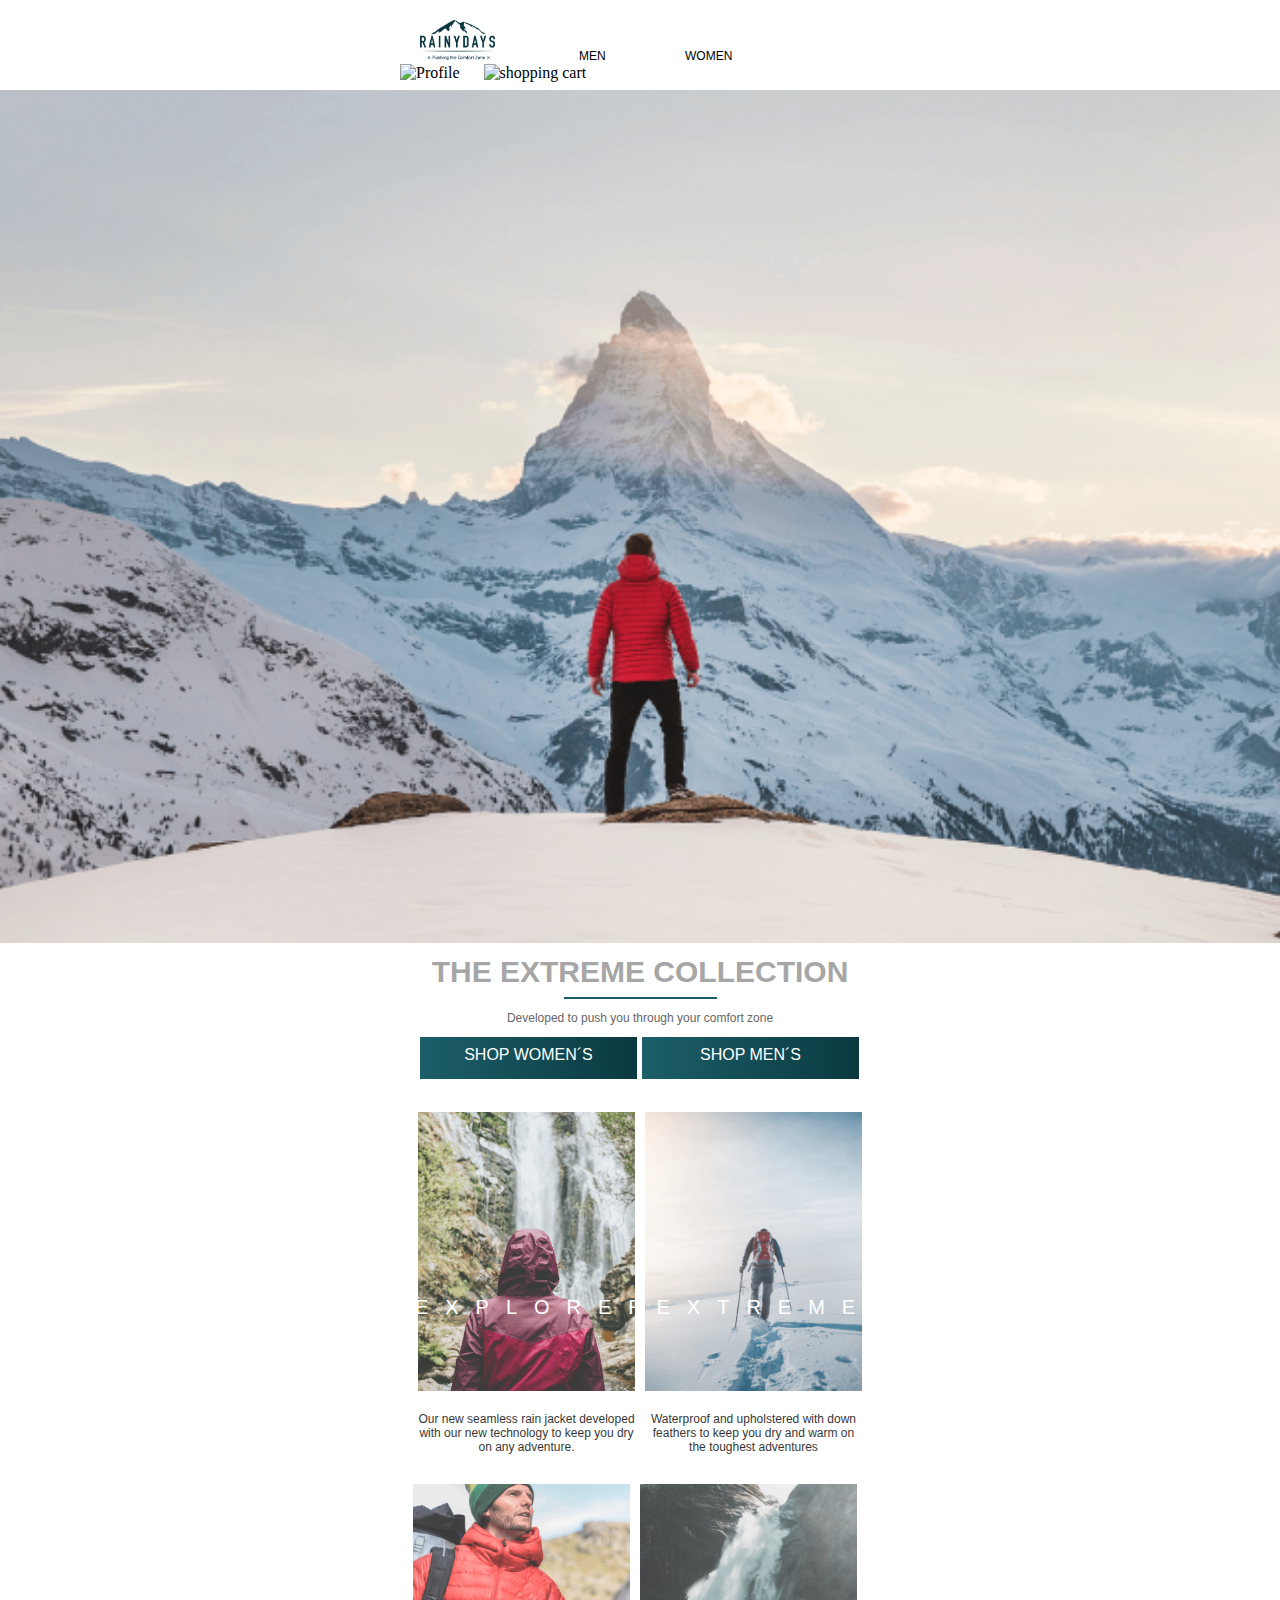
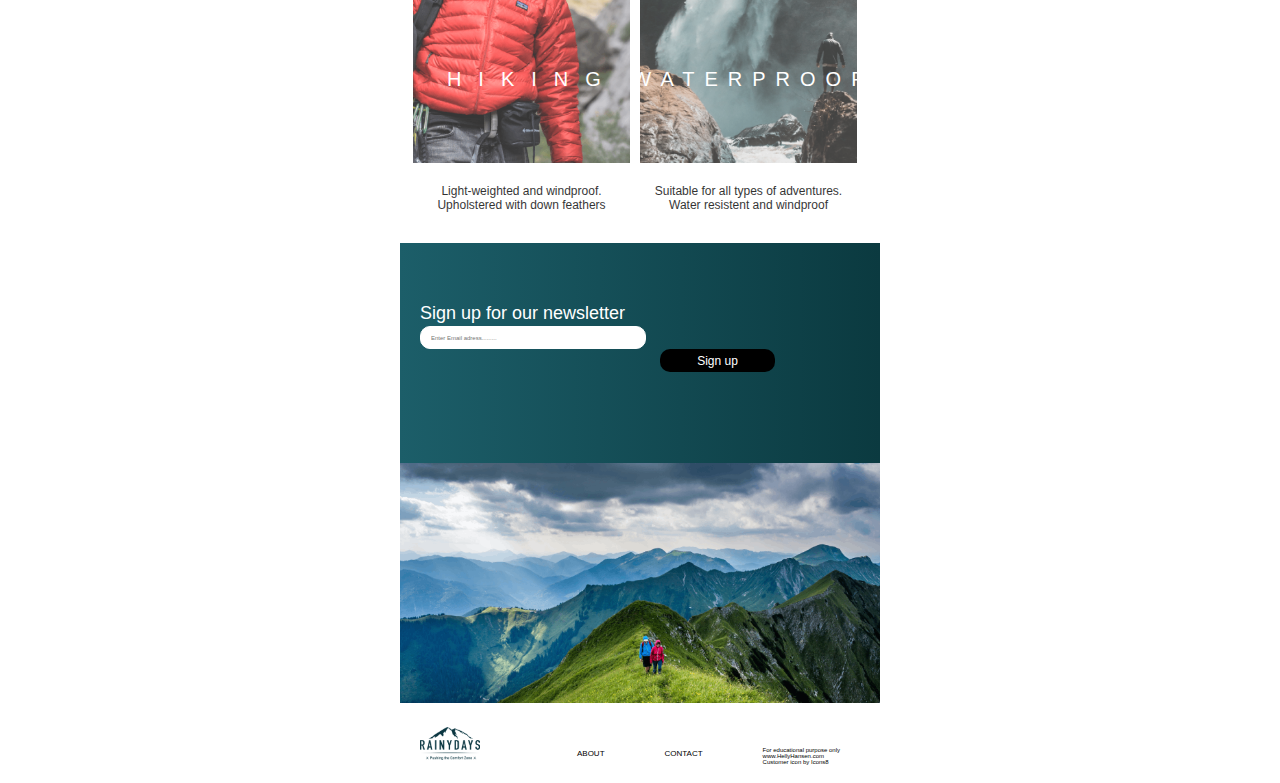
==== index.html @ 12cbf284 "added" ====
<!DOCTYPE html>
<html lang="en">
  <head>
    <meta charset="UTF-8" />
    <meta http-equiv="X-UA-Compatible" content="IE=edge" />
    <meta name="viewport" content="width=device-width, initial-scale=1.0" />
    <link rel="stylesheet" href="/css/style.css" />
    <script
      src="https://kit.fontawesome.com/4e24315746.js"
      crossorigin="anonymous"
    ></script>
    <title>Rainy days | Skiing, Hiking and Performance Jackets</title>
  </head>
  <body>
    <header>
      <div class="inner">
        <nav>
          <img class="logo" src="/img/RainyDays_Logo.png" alt="logo" />
          <ul class="shop">
            <li class="shop"><a href="#">MEN</a></li>
            <li class="shop"><a href="#">WOMEN</a></li>
          </ul>
          <a href="#"><img class="icon" src="https://img.icons8.com/small/16/000000/gender-neutral-user.png" alt="Profile"/></a>
          <a href="#"><img class="icon" src="https://img.icons8.com/small/16/000000/shopping-cart.png" alt="shopping cart"/></a>
        </nav>
      </div>
    </header>
    <main>
      <section>
        <img
          class="herobanner"
          src="/img/herobanner.png"
          alt="man on top of mountain"
        />
        <div class="inner">
            <h1 class="headline">THE EXTREME COLLECTION</h1>
            <hr class="line" />
            <p class="subline">
              Developed to push you through your comfort zone
            </p>
            <div class="shopbuttons">
              <div class="buttonwomens">SHOP WOMEN´S</div>
              <div class="buttonmens">SHOP MEN´S</div>
            </div>
          </div>
      </section>
      <section>
        <div class="inner">
            <div class="flex-container">
                <div class="flex-item">
                  <div class="text">EXPLORER</div>
                  <div>
                    <p class="subtext">
                      Our new seamless rain jacket developed with our new technology
                      to keep you dry on any adventure.
                    </p>
                  </div>
                </div>
                <div class="flex-item2">
                  <div class="text">EXTREME</div>
                  <div>
                    <p class="subtext">
                      Waterproof and upholstered with down feathers to keep you dry
                      and warm on the toughest adventures
                    </p>
                  </div>
                </div>
              </div>
            </div>
            </section>
      <section>
        <div class="flex-container2">
          <div class="flex-item3">
            <div class="text">HIKING</div>
            <div>
              <p class="subtext">
                Light-weighted and windproof. Upholstered with down feathers
              </p>
            </div>
          </div>
          <div class="flex-item4">
            <div class="text2">WATERPROOF</div>
            <div>
              <p class="subtext">
                Suitable for all types of adventures. Water resistent and
                windproof
              </p>
            </div>
          </div>
        </div>
      </section>
      <div class="inner">
        <section class="newsletter">
            <form>
              <div class="emailbox">
                <label for="emailadress">Sign up for our newsletter</label><br />
                <input
                  class="emailtext"
                  id="emailadress"
                  type="email"
                  size="27"
                  maxlength="64"
                  placeholder="Enter Email adress........."
                  pattern=".+@example.com"
                />
              </div>
              <div>
                <input class="submit" type="submit" value="Sign up" />
              </div>
            </form>
          </section>
      </div>
      <div class="inner">
        <img class="advert" src="/img/add.png" alt="" />
      </div>
    </main>
    <div class="inner">
        <footer class="footer"> 
            <img class="logo2" src="/img/logo.png" alt="logo" />
            <div class="footerinfo">
              <a class="footertext" href="/about.html">ABOUT</a>
              <a class="footertext" href="/contact.html">CONTACT</a>
              <p class="footertext1">
                For educational purpose only <br />www.HellyHansen.com <br/>
                <a href="https://icons8.com/icon/51782/customer">Customer icon by Icons8</a>
              </p>
          </div>
        </footer>
    </div>
  </body>
</html>
---- css/style.css ----
@font-face {
  font-family: "Robot Condensed";
  src: url(/fonts/Roboto_Condensed/RobotoCondensed-Bold.ttf) format(ttf);
}

@font-face {
  font-family: "Hind Guntur";
  src: url(/fonts/Hind_Guntur/HindGuntur-Regular.ttf) format(ttf);
}
@font-face {
  font-family: "Mulish";
  src: url(/fonts/Mulish/Mulish-VariableFont_wght.ttf) format(ttf);
}

body {
  background-color: #ffff;
  width: 100%;
  margin: 0px;
}

h1 {
  font-family: "Roboto Condensed", sans-serif;
  font-style: bold;
  font-size: 30px;
}


a:link {
    color: black;
    text-decoration: none;
  }
  
  a:visited {
    color: #0b3a40;
  }

.inner {
  width: 480px;
  margin: 0% auto;
}

.logo {
  width: 75px;
  height: 40px;
  padding-bottom: 0px;
  padding-left: 20px;
  padding-top: 20px;
}

.shop {
  display: inline;
  list-style-type: none;
  padding-bottom: 12px;
  padding-left: 40px;
  padding-right: 36px;
  font-family: "Hind Guntur", sans-serif;
  font-size: 12px;
}

.icon {
    padding-right: 20px;
}

.herobanner {
  width: 100%;
  margin-top: 8px;
}

.headline {
  text-align: center;
  margin-top: 8px;
  margin-bottom: 8px;
  color: #a6a6a6;
}

.line {
  border: 1px solid #1c5e69;
  width: 151px;
}

.subline {
  font-family: "Hind Guntur", sans-serif;
  font-size: 12px;
  color: #666666;
  text-align: center;
}
.shopbuttons {
    display: flex;
}

.buttonwomens {
  width: 217px;
  height: 33px;
  background-image: linear-gradient(to right, #1c5e69, #0b3a40);
  font-family: "Hind Guntur", sans-serif;
  font-weight: lighter;
  color: #ffff;
  text-align: center;
  padding-top: 9px;
  margin-right: 5px;
  margin-left: 20px;
}
.buttonmens {
  width: 217px;
  height: 33px;
  font-weight: lighter;
  background-image: linear-gradient(to right, #1c5e69, #0b3a40);
  font-family: "Hind Guntur", sans-serif;
  color: #ffff;
  text-align: center;
  padding-top: 9px;
}

.flex-container {
  display: flex;
  justify-content: center;
}

.flex-item {
  background-image: url(/img/product1.png);
  background-size: cover;
  background-position: 45% 60%;
  width: 217px;
  height: 279px;
  position: relative;
  opacity: 0.8;
  margin-top: 33px;
  margin-right: 10px;
}

.text {
  color: #ffff;
  font-family: "Hind Guntur", sans-serif;
  font-size: 20px;
  font-weight: lighter;
  letter-spacing: 17px;
  position: absolute;
  top: 70%;
  left: 55%;
  transform: translate(-50%, -50%);
}

.subtext {
  width: 217px;
  font-family: "Mulish", sans-serif;
  font-size: 12px;
  text-align: center;
  margin-top: 300px;
  
}

.flex-item2 {
  background-image: url(/img/product2.png);
  background-size: cover;
  width: 217px;
  height: 279px;
  position: relative;
  opacity: 0.8;
  margin-top: 33px;
}

.flex-container2 {
  display: flex;
  justify-content: center;
  margin-top: 60px;
}

.flex-item3 {
    background-image: url(/img/product3.png);
    background-size: cover;
    background-position: 45% 60%;
    width: 217px;
    height: 279px;
    position: relative;
    opacity: 0.8;
    margin-top: 33px;
    margin-right: 10px;
}

.flex-item4 {
    background-image: url(/img/product4.png);
    background-size: cover;
    background-position: 45% 60%;
    width: 217px;
    height: 279px;
    position: relative;
    opacity: 0.8;
    margin-top: 33px;
    margin-right: 10px;
}

.text2 {
  color: #ffff;
  font-family: "Hind Guntur", sans-serif;
  font-size: 20px;
  letter-spacing: 10px;
  position: absolute;
  top: 70%;
  left: 52%;
  transform: translate(-50%, -50%);
}

.newsletter {
  background-image: linear-gradient(to right, #1c5e69, #0b3a40);
  width: 480px;
  height: 170px;
  margin-top: 80px;
  padding-top: 50px;
}

.emailbox {
  font-family: "Hind Guntur", sans-serif;
  font-style: normal;
  font-size: 18px;
  color: white;
  margin-left: 20px;
  padding-top: 10px;
}

.emailtext {
  border-radius: 10px;
  box-sizing: border-box;
  border: 1px solid #ffff;
  font-family: "Mulish", sans-serif;
  font-size: 6px;
  width: 226px;
  height: 23px;
  padding-left: 10px;
}

.submit {
  border-radius: 10px;
  background-color: #000;
  box-sizing: border-box;
  font-family: "Mulish", sans-serif;
  font-weight: lighter;
  font-size: 12px;
  color: #ffff;
  width: 115px;
  height: 23px;
  border: none;
  margin-left: 260px;
}

.advert {
  width: 100%;
}

.footer {
  width: 480px;
  height: 56px;
  margin-top: 20px;
}

.logo2 {
  width: 60px;
  margin-left: 20px;
  margin-right: 64px;
}

.footerinfo {
  display: flex;
  float: right;
}

.footertext {
  font-family: "Hind_Guntur", sans-serif;
  font-size: 8px;
  margin-right: 60px;
  margin-top: 22px;
}

.footertext1 {
  font-family: "Hind_Guntur", sans-serif;
  font-size: 6px;
  margin-right: 40px;
  margin-top: 20px;

}
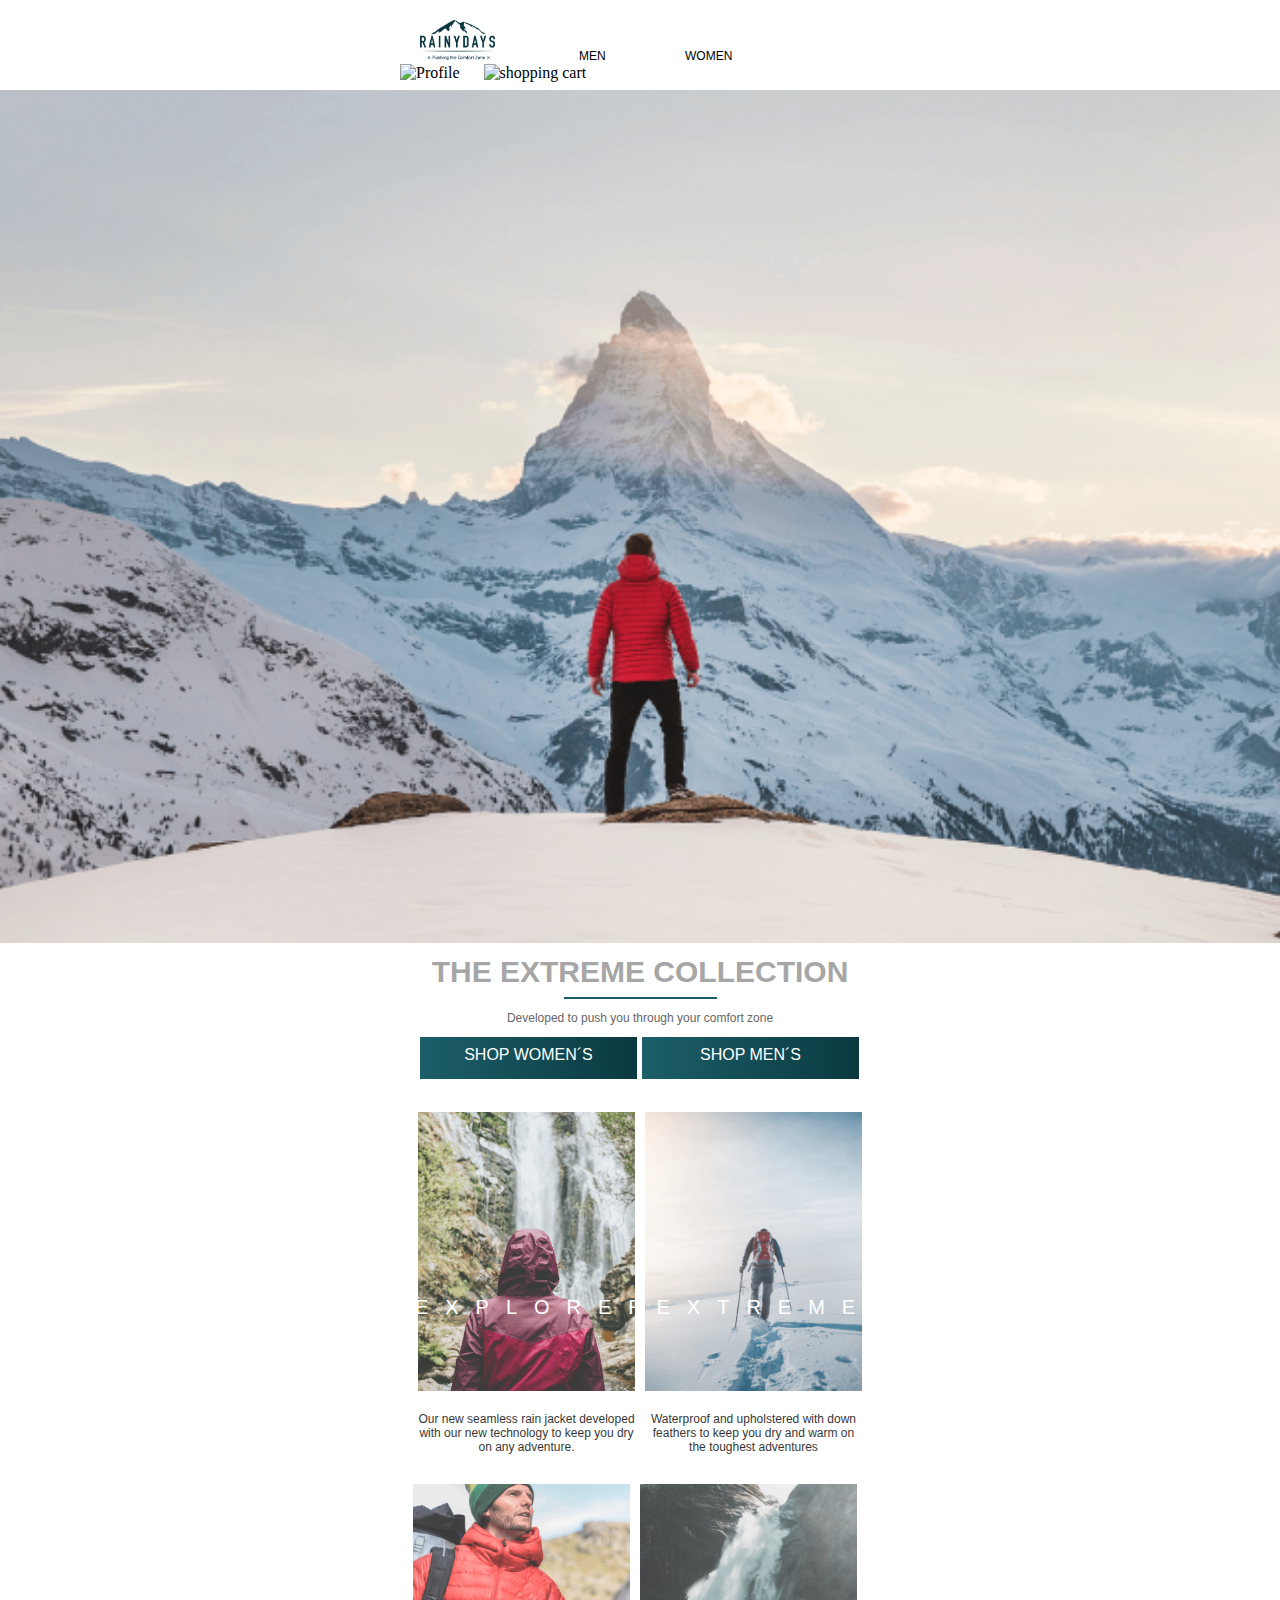
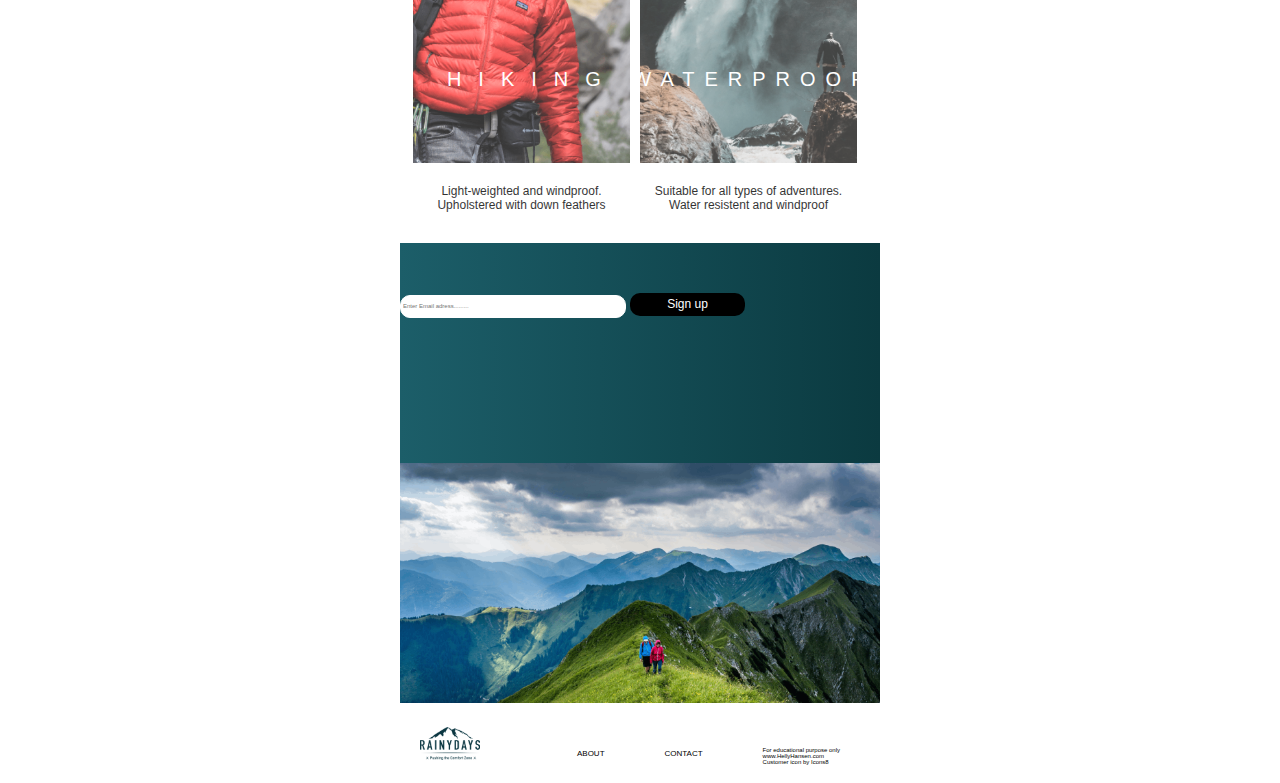
==== commit e10a0fc6: "added" ====
--- a/index.html
+++ b/index.html
@@ -91,9 +91,7 @@
       </section>
       <div class="inner">
         <section class="newsletter">
-            <form>
-              <div class="emailbox">
-                <label for="emailadress">Sign up for our newsletter</label><br />
+            <form class="emailbox"> 
                 <input
                   class="emailtext"
                   id="emailadress"
@@ -103,10 +101,10 @@
                   placeholder="Enter Email adress........."
                   pattern=".+@example.com"
                 />
-              </div>
-              <div>
-                <input class="submit" type="submit" value="Sign up" />
-              </div>
+                <input 
+                class="submit" 
+                type="submit" 
+                value="Sign up"/>
             </form>
           </section>
       </div>
--- a/css/style.css
+++ b/css/style.css
@@ -208,14 +208,7 @@
   padding-top: 50px;
 }
 
-.emailbox {
-  font-family: "Hind Guntur", sans-serif;
-  font-style: normal;
-  font-size: 18px;
-  color: white;
-  margin-left: 20px;
-  padding-top: 10px;
-}
+
 
 .emailtext {
   border-radius: 10px;
@@ -225,7 +218,6 @@
   font-size: 6px;
   width: 226px;
   height: 23px;
-  padding-left: 10px;
 }
 
 .submit {
@@ -239,7 +231,6 @@
   width: 115px;
   height: 23px;
   border: none;
-  margin-left: 260px;
 }
 
 .advert {
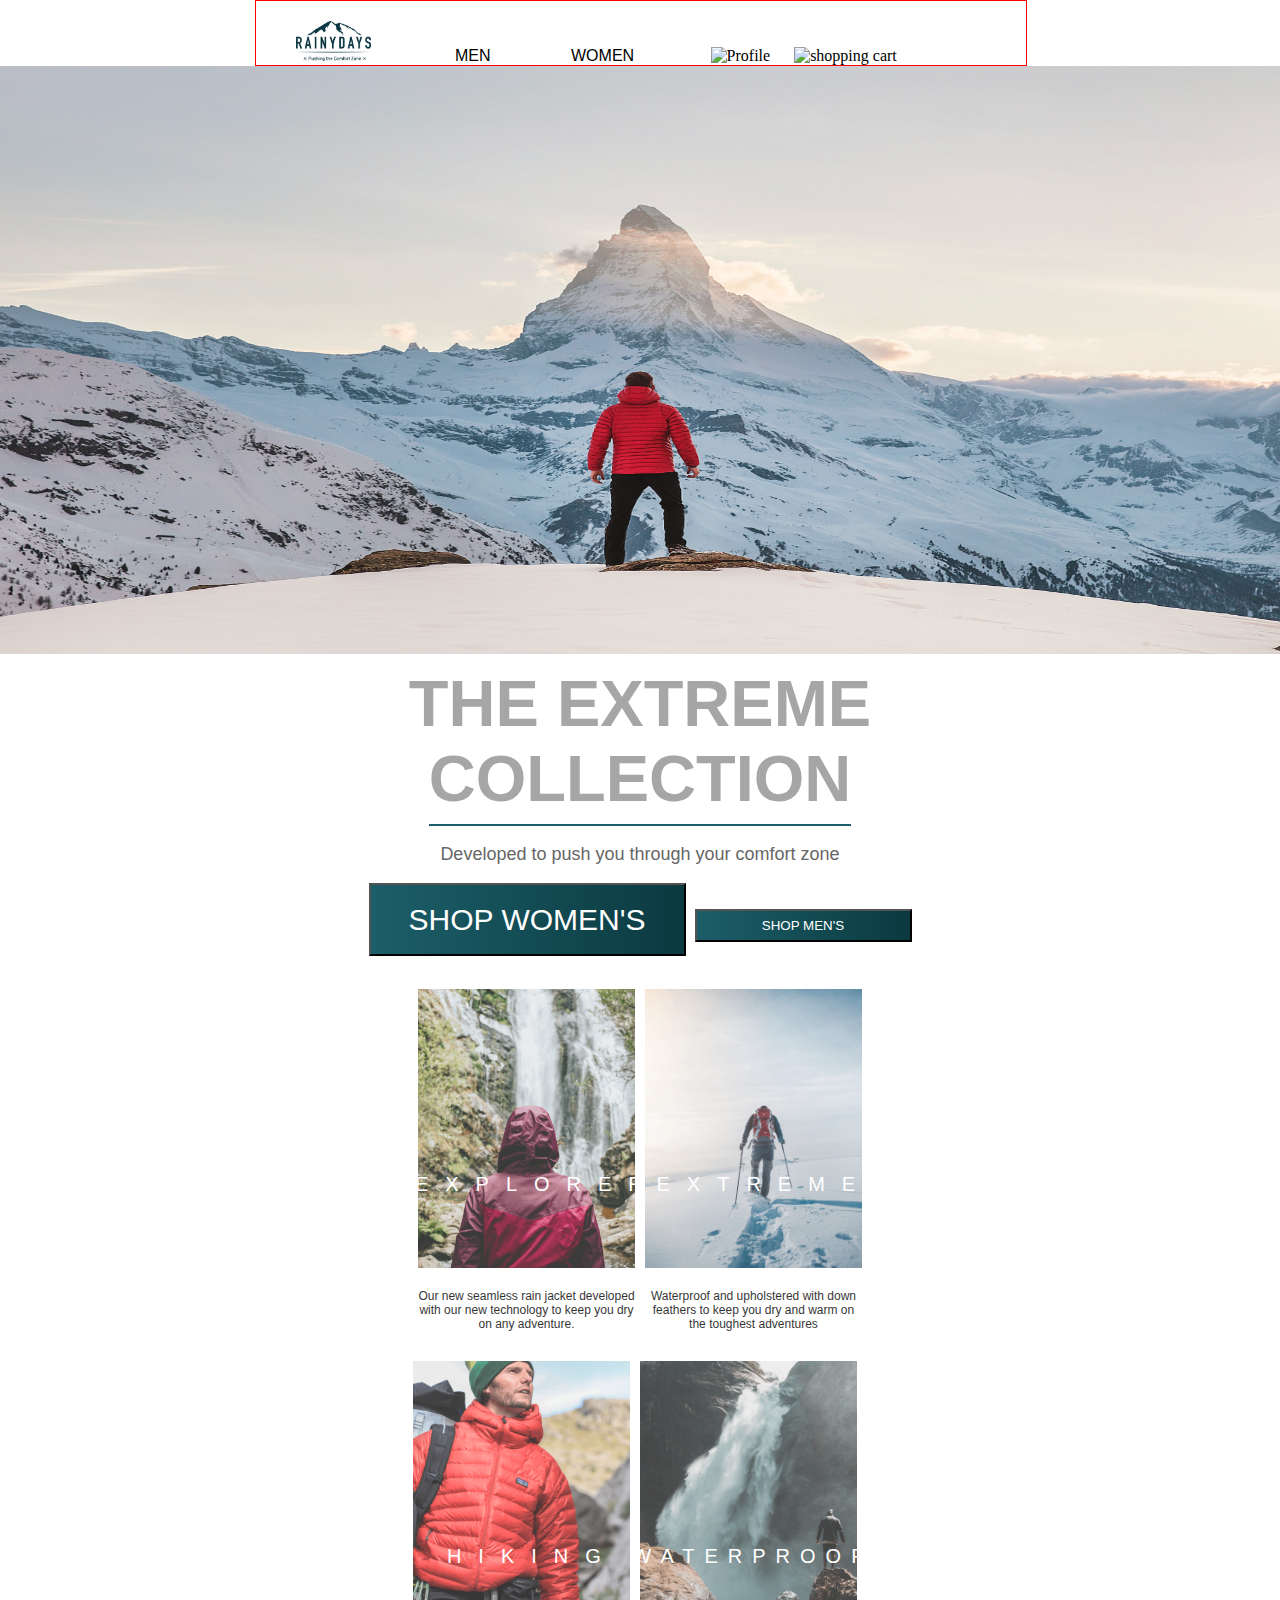
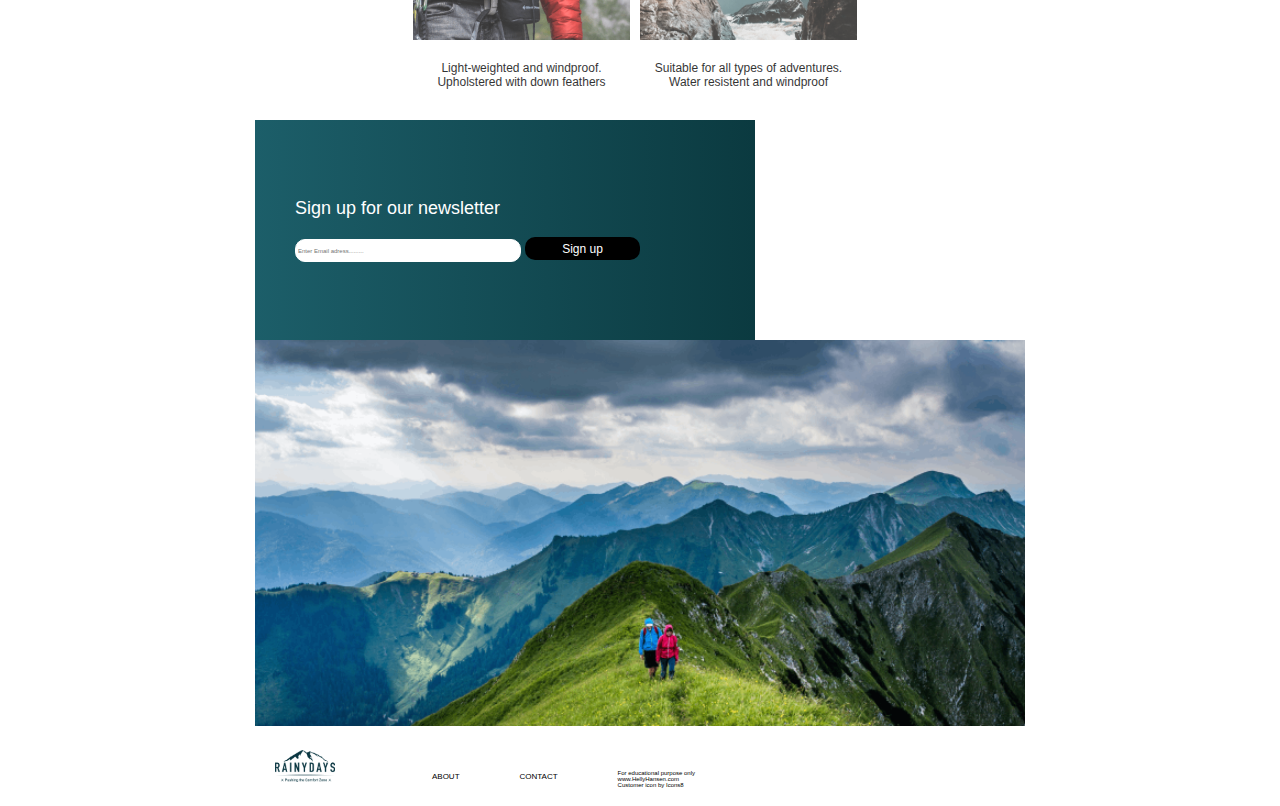
==== commit bd539d2b: "added" ====
--- a/index.html
+++ b/index.html
@@ -14,7 +14,7 @@
   <body>
     <header>
       <div class="inner">
-        <nav>
+        <nav class="nav">
           <img class="logo" src="/img/RainyDays_Logo.png" alt="logo" />
           <ul class="shop">
             <li class="shop"><a href="#">MEN</a></li>
@@ -29,7 +29,7 @@
       <section>
         <img
           class="herobanner"
-          src="/img/herobanner.png"
+          src="/img/herobanner.jpeg"
           alt="man on top of mountain"
         />
         <div class="inner">
@@ -38,9 +38,11 @@
             <p class="subline">
               Developed to push you through your comfort zone
             </p>
-            <div class="shopbuttons">
-              <div class="buttonwomens">SHOP WOMEN´S</div>
-              <div class="buttonmens">SHOP MEN´S</div>
+            <div id="shop-button">
+              <button type="button" id="button1">SHOP WOMEN'S</button>
+              <button type="button" id="button2">SHOP MEN'S</button>
+              <!--<div class="buttonwomens">SHOP WOMEN´S</div>
+              <div class="buttonmens">SHOP MEN´S</div>-->
             </div>
           </div>
       </section>
@@ -91,7 +93,8 @@
       </section>
       <div class="inner">
         <section class="newsletter">
-            <form class="emailbox"> 
+            <form> 
+                <p class="emailbox">Sign up for our newsletter</p>
                 <input
                   class="emailtext"
                   id="emailadress"
--- a/css/style.css
+++ b/css/style.css
@@ -46,6 +46,10 @@
   padding-left: 20px;
   padding-top: 20px;
 }
+.nav {
+    border: 1px solid red;
+    width: 100%
+}
 
 .shop {
   display: inline;
@@ -63,7 +67,6 @@
 
 .herobanner {
   width: 100%;
-  margin-top: 8px;
 }
 
 .headline {
@@ -84,11 +87,34 @@
   color: #666666;
   text-align: center;
 }
-.shopbuttons {
-    display: flex;
-}
-
-.buttonwomens {
+
+#shop-button {
+    text-align: center;
+}
+
+#button1 {
+    width: 217px;
+    height: 33px;
+    background-image: linear-gradient(to right, #1c5e69, #0b3a40);
+    font-family: "Hind Guntur", sans-serif;
+    font-weight: lighter;
+    color: #ffff;
+    text-align: center;
+    margin-right: 5px;
+}
+
+#button2 {
+    width: 217px;
+    height: 33px;
+    font-weight: lighter;
+    background-image: linear-gradient(to right, #1c5e69, #0b3a40);
+    font-family: "Hind Guntur", sans-serif;
+    color: #ffff;
+    text-align: center;
+
+}
+
+/*.buttonwomens {
   width: 217px;
   height: 33px;
   background-image: linear-gradient(to right, #1c5e69, #0b3a40);
@@ -98,7 +124,6 @@
   text-align: center;
   padding-top: 9px;
   margin-right: 5px;
-  margin-left: 20px;
 }
 .buttonmens {
   width: 217px;
@@ -110,6 +135,7 @@
   text-align: center;
   padding-top: 9px;
 }
+*/
 
 .flex-container {
   display: flex;
@@ -200,15 +226,26 @@
   transform: translate(-50%, -50%);
 }
 
+
+
 .newsletter {
   background-image: linear-gradient(to right, #1c5e69, #0b3a40);
   width: 480px;
   height: 170px;
   margin-top: 80px;
   padding-top: 50px;
-}
-
-
+  padding-left: 20px;
+
+}
+
+.emailbox {
+    font-family: "Hind Guntur", sans-serif;
+    font-style: normal;
+    font-size: 18px;
+    color: white;
+    margin-left: 20px;
+    padding-top: 10px;
+  }
 
 .emailtext {
   border-radius: 10px;
@@ -218,6 +255,7 @@
   font-size: 6px;
   width: 226px;
   height: 23px;
+  margin-left: 20px;
 }
 
 .submit {
@@ -269,3 +307,63 @@
 
 }
 
+@media screen and (min-width: 600px) {
+    
+    h1{
+        font-size: 65px;
+    }
+
+    .inner{
+        width: 770px;
+        margin: 0% auto;
+    }
+
+    .logo{
+        margin-left: 20px;
+    
+    }
+
+    .shop {
+        font-size: 16px;
+        
+        
+    }
+
+    .icons {
+        FIIIIIIIIIIIIXXXXXXXXX
+    }
+
+    .herobanner{
+        max-width: 1440px;
+        height: 588px;
+    
+    }
+
+    .line{
+        width: 420px;
+    }
+
+    .subline{
+        font-size: 18px;
+    }
+
+    #shop-button {
+        width: 100%;
+    }
+
+    #button1{
+        width: 317px;
+        height: 73px;
+        font-size: 30px;
+    }
+    #button{
+        width: 317px;
+        height: 73px;
+        font-size: 30px;
+    }
+
+
+
+
+}
+
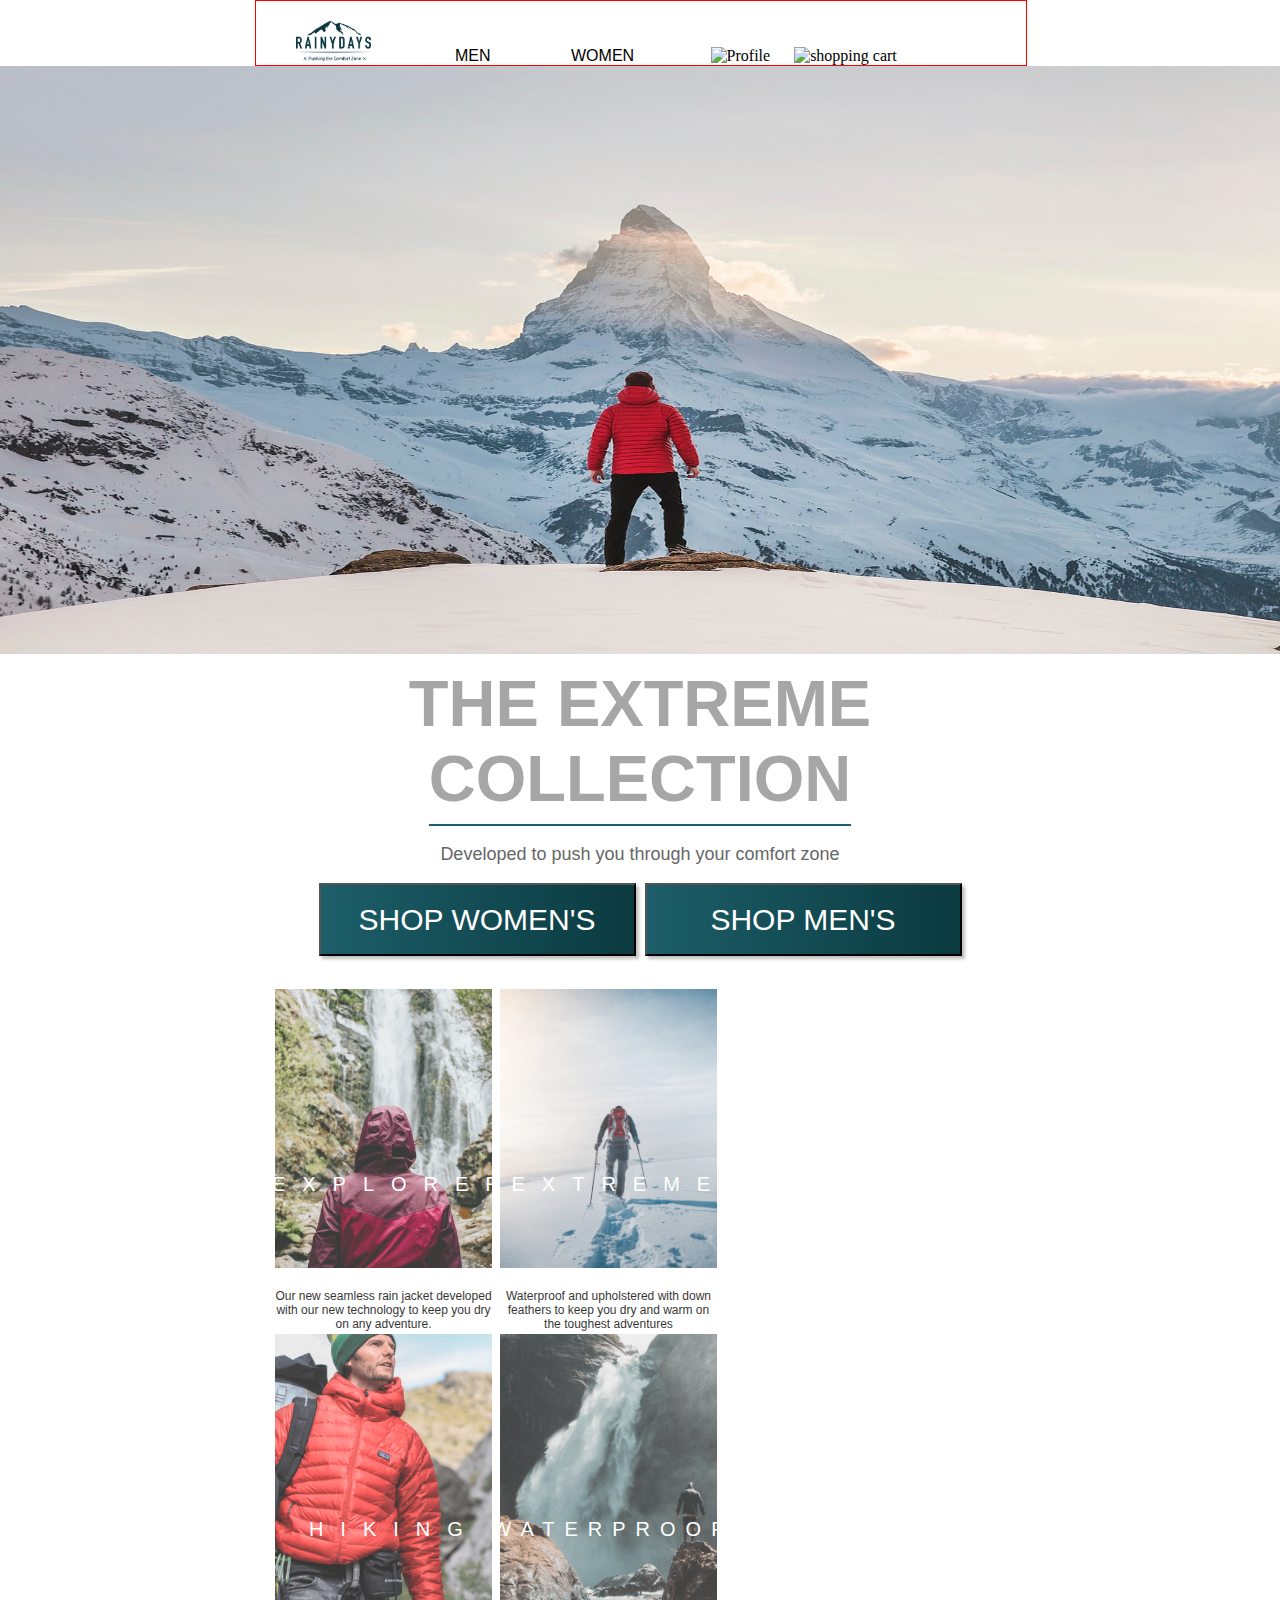
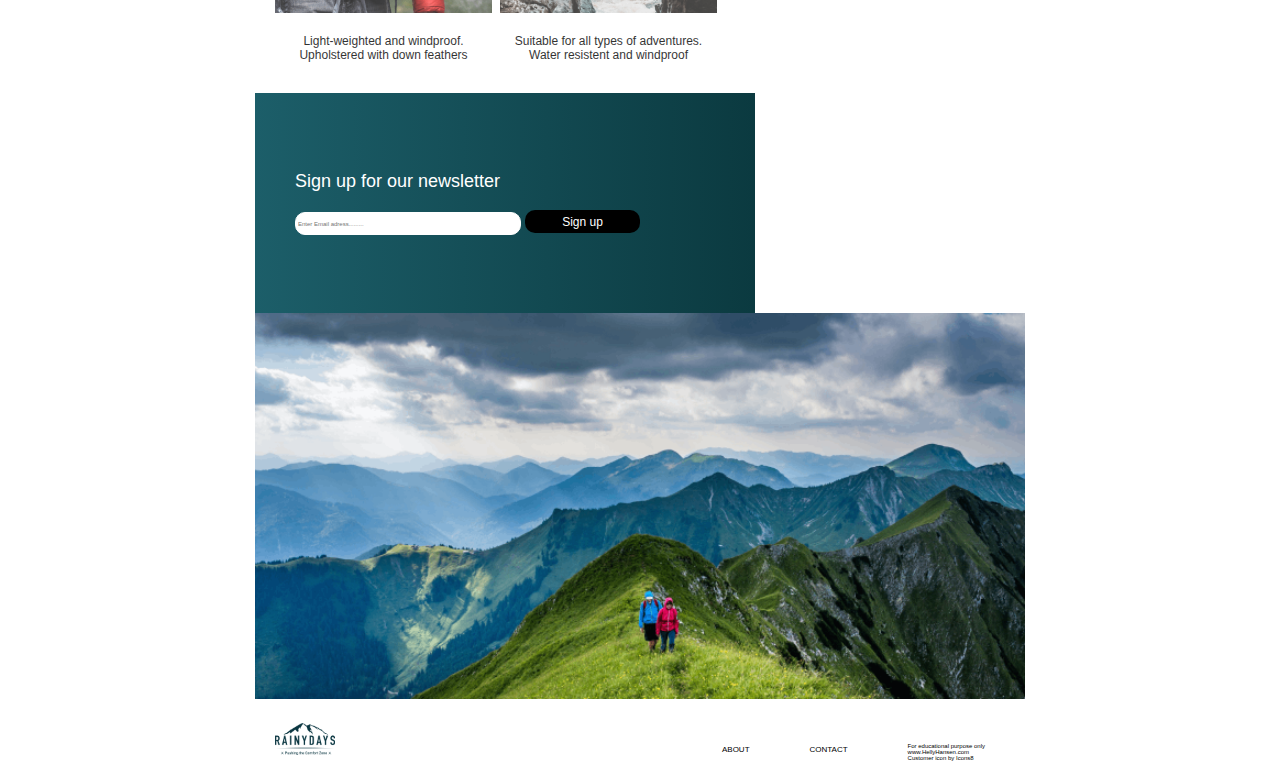
==== commit 875474c0: "added" ====
--- a/index.html
+++ b/index.html
@@ -46,7 +46,7 @@
             </div>
           </div>
       </section>
-      <section>
+      <section> 
         <div class="inner">
             <div class="flex-container">
                 <div class="flex-item">
@@ -67,29 +67,26 @@
                     </p>
                   </div>
                 </div>
+                <div class="flex-item3">
+                  <div class="text">HIKING</div>
+                  <div>
+                    <p class="subtext">
+                      Light-weighted and windproof. Upholstered with down feathers
+                    </p>
+                  </div>
+                </div>
+                <div class="flex-item4">
+                  <div class="text2">WATERPROOF</div>
+                  <div>
+                    <p class="subtext">
+                      Suitable for all types of adventures. Water resistent and
+                      windproof
+                    </p>
+                  </div>
+                </div>
               </div>
             </div>
-            </section>
-      <section>
-        <div class="flex-container2">
-          <div class="flex-item3">
-            <div class="text">HIKING</div>
-            <div>
-              <p class="subtext">
-                Light-weighted and windproof. Upholstered with down feathers
-              </p>
-            </div>
-          </div>
-          <div class="flex-item4">
-            <div class="text2">WATERPROOF</div>
-            <div>
-              <p class="subtext">
-                Suitable for all types of adventures. Water resistent and
-                windproof
-              </p>
-            </div>
-          </div>
-        </div>
+
       </section>
       <div class="inner">
         <section class="newsletter">
--- a/css/style.css
+++ b/css/style.css
@@ -101,6 +101,7 @@
     color: #ffff;
     text-align: center;
     margin-right: 5px;
+    box-shadow: 0.1em 0.1em 0.1em rgba(0, 0, 0, 0.25);
 }
 
 #button2 {
@@ -111,35 +112,17 @@
     font-family: "Hind Guntur", sans-serif;
     color: #ffff;
     text-align: center;
-
-}
-
-/*.buttonwomens {
-  width: 217px;
-  height: 33px;
-  background-image: linear-gradient(to right, #1c5e69, #0b3a40);
-  font-family: "Hind Guntur", sans-serif;
-  font-weight: lighter;
-  color: #ffff;
-  text-align: center;
-  padding-top: 9px;
-  margin-right: 5px;
-}
-.buttonmens {
-  width: 217px;
-  height: 33px;
-  font-weight: lighter;
-  background-image: linear-gradient(to right, #1c5e69, #0b3a40);
-  font-family: "Hind Guntur", sans-serif;
-  color: #ffff;
-  text-align: center;
-  padding-top: 9px;
-}
-*/
+    box-shadow: 0.1em 0.1em 0.1em rgba(0, 0, 0, 0.25);
+
+}
 
 .flex-container {
-  display: flex;
-  justify-content: center;
+  display: grid;
+  grid-template-columns: 5em 100px;
+  grid-template-rows: 200px auto;
+  gap: 145px;
+  margin-left: 20px;
+  margin-top: 33px;
 }
 
 .flex-item {
@@ -150,30 +133,8 @@
   height: 279px;
   position: relative;
   opacity: 0.8;
-  margin-top: 33px;
-  margin-right: 10px;
-}
-
-.text {
-  color: #ffff;
-  font-family: "Hind Guntur", sans-serif;
-  font-size: 20px;
-  font-weight: lighter;
-  letter-spacing: 17px;
-  position: absolute;
-  top: 70%;
-  left: 55%;
-  transform: translate(-50%, -50%);
-}
-
-.subtext {
-  width: 217px;
-  font-family: "Mulish", sans-serif;
-  font-size: 12px;
-  text-align: center;
-  margin-top: 300px;
-  
-}
+}
+
 
 .flex-item2 {
   background-image: url(/img/product2.png);
@@ -182,13 +143,6 @@
   height: 279px;
   position: relative;
   opacity: 0.8;
-  margin-top: 33px;
-}
-
-.flex-container2 {
-  display: flex;
-  justify-content: center;
-  margin-top: 60px;
 }
 
 .flex-item3 {
@@ -199,8 +153,6 @@
     height: 279px;
     position: relative;
     opacity: 0.8;
-    margin-top: 33px;
-    margin-right: 10px;
 }
 
 .flex-item4 {
@@ -211,10 +163,27 @@
     height: 279px;
     position: relative;
     opacity: 0.8;
-    margin-top: 33px;
-    margin-right: 10px;
-}
-
+}
+.text {
+    color: #ffff;
+    font-family: "Hind Guntur", sans-serif;
+    font-size: 20px;
+    font-weight: lighter;
+    letter-spacing: 17px;
+    position: absolute;
+    top: 70%;
+    left: 55%;
+    transform: translate(-50%, -50%);
+  }
+  
+  .subtext {
+    width: 217px;
+    font-family: "Mulish", sans-serif;
+    font-size: 12px;
+    text-align: center;
+    margin-top: 300px;
+    
+  }
 .text2 {
   color: #ffff;
   font-family: "Hind Guntur", sans-serif;
@@ -276,7 +245,7 @@
 }
 
 .footer {
-  width: 480px;
+  width: 100%;
   height: 56px;
   margin-top: 20px;
 }
@@ -307,7 +276,7 @@
 
 }
 
-@media screen and (min-width: 600px) {
+@media screen and (min-width: 768px) {
     
     h1{
         font-size: 65px;
@@ -330,13 +299,13 @@
     }
 
     .icons {
-        FIIIIIIIIIIIIXXXXXXXXX
+        
     }
 
     .herobanner{
         max-width: 1440px;
         height: 588px;
-    
+            
     }
 
     .line{
@@ -356,14 +325,10 @@
         height: 73px;
         font-size: 30px;
     }
-    #button{
+    #button2{
         width: 317px;
         height: 73px;
         font-size: 30px;
     }
-
-
-
-
-}
-
+}
+
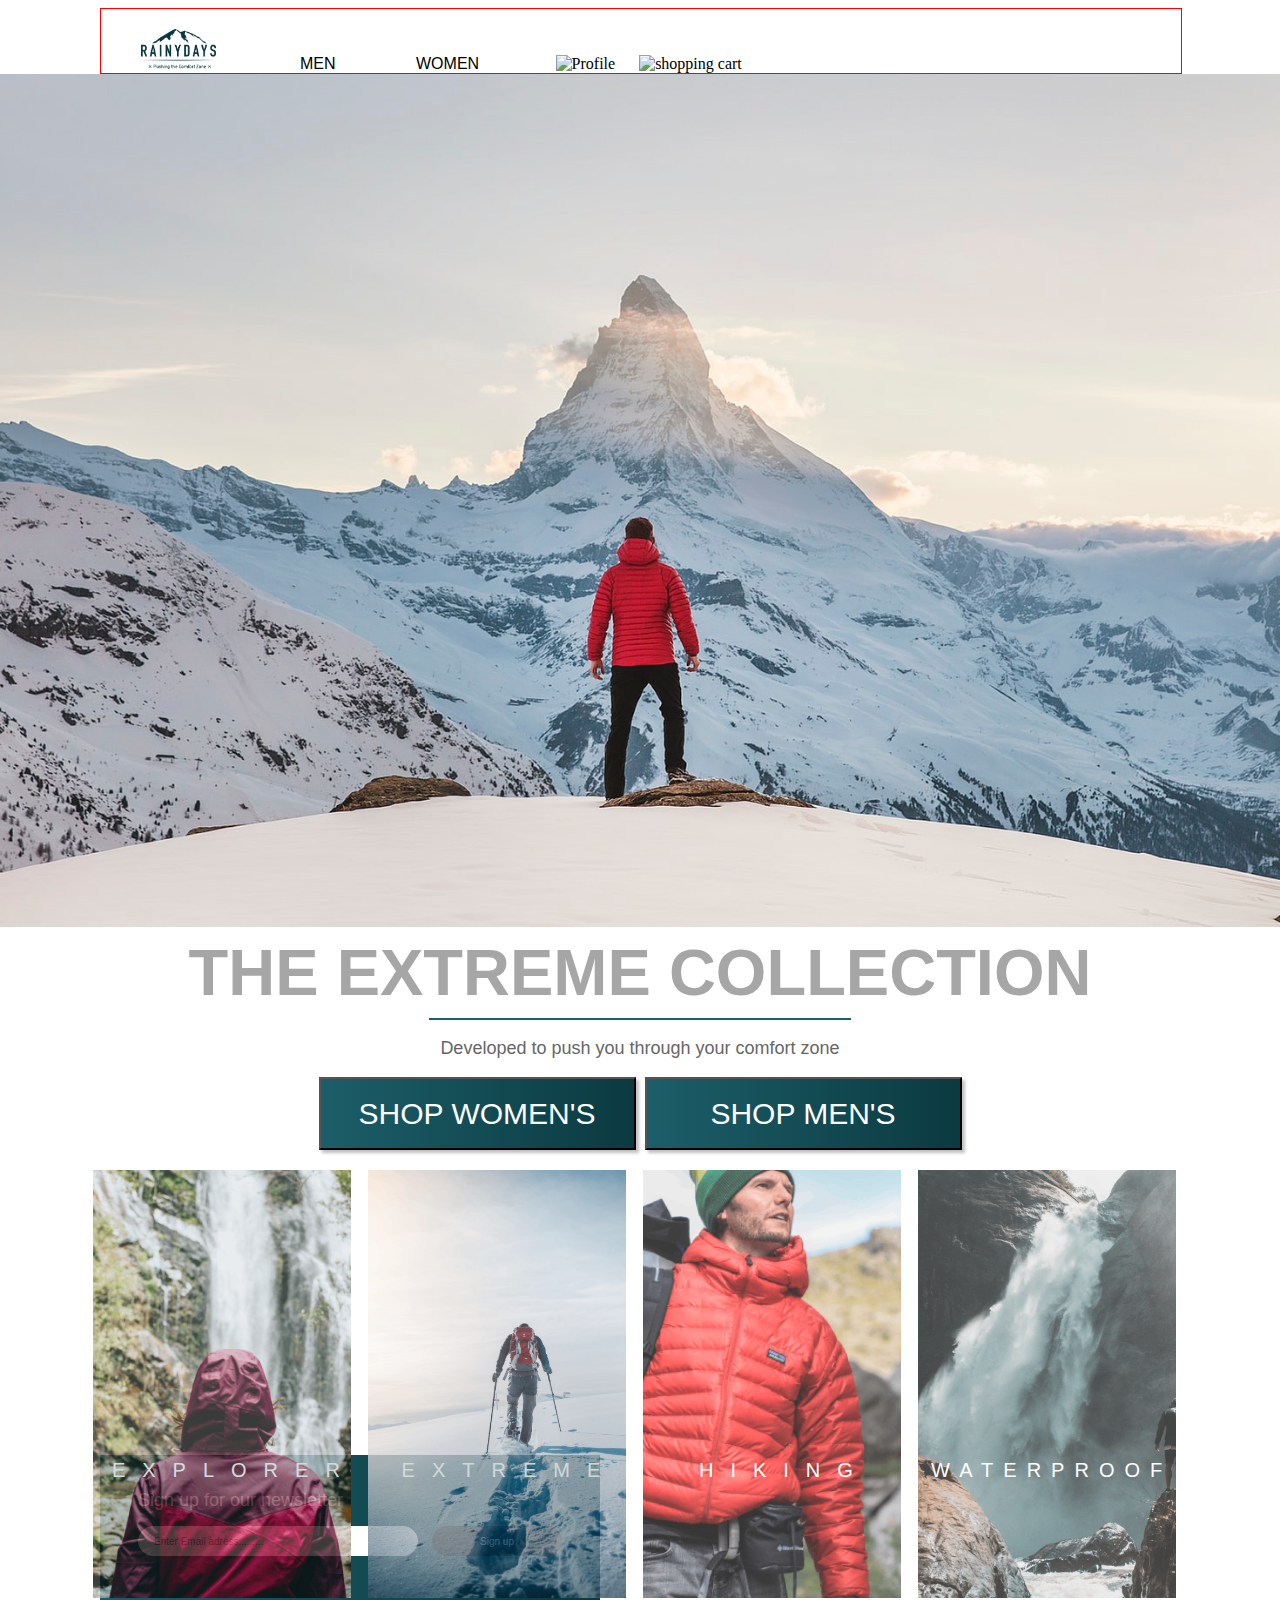
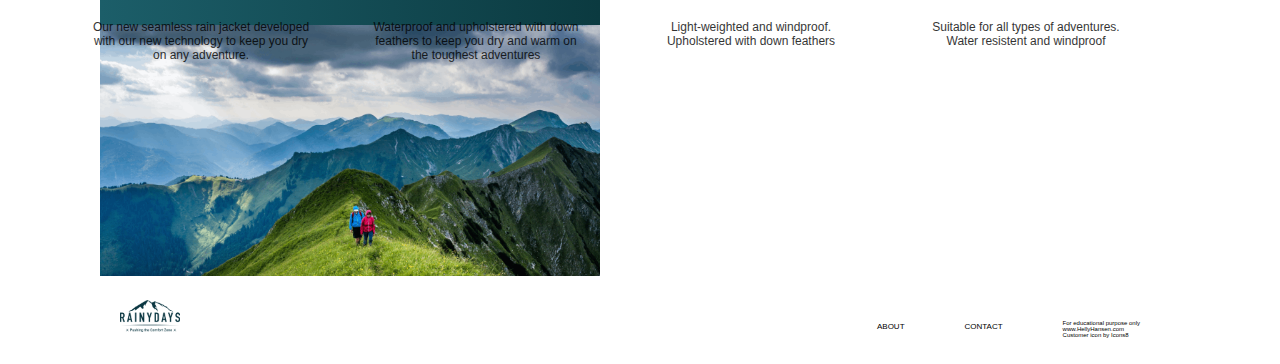
==== commit 8619a351: "changes" ====
--- a/index.html
+++ b/index.html
@@ -90,10 +90,9 @@
       </section>
       <div class="inner">
         <section class="newsletter">
-            <form> 
-                <p class="emailbox">Sign up for our newsletter</p>
+            <form class="newslettertext"><h2>Sign up for our newsletter</h2>
                 <input
-                  class="emailtext"
+                  class="email"
                   id="emailadress"
                   type="email"
                   size="27"
@@ -104,7 +103,8 @@
                 <input 
                 class="submit" 
                 type="submit" 
-                value="Sign up"/>
+                value="Sign up"
+                />
             </form>
           </section>
       </div>
@@ -119,7 +119,7 @@
               <a class="footertext" href="/about.html">ABOUT</a>
               <a class="footertext" href="/contact.html">CONTACT</a>
               <p class="footertext1">
-                For educational purpose only <br />www.HellyHansen.com <br/>
+                For educational purpose only<br/>www.HellyHansen.com<br/>
                 <a href="https://icons8.com/icon/51782/customer">Customer icon by Icons8</a>
               </p>
           </div>
--- a/css/style.css
+++ b/css/style.css
@@ -15,7 +15,7 @@
 body {
   background-color: #ffff;
   width: 100%;
-  margin: 0px;
+  margin-left: 0px;
 }
 
 h1 {
@@ -24,6 +24,12 @@
   font-size: 30px;
 }
 
+h2 {
+    font-family: "Hind Guntur", sans-serif;
+    font-weight:lighter ;
+    font-size: 18px;
+    color: #FFFFFF;
+}
 
 a:link {
     color: black;
@@ -37,6 +43,7 @@
 .inner {
   width: 480px;
   margin: 0% auto;
+  margin-left: 0px;
 }
 
 .logo {
@@ -48,7 +55,7 @@
 }
 .nav {
     border: 1px solid red;
-    width: 100%
+    width: 500px;
 }
 
 .shop {
@@ -121,8 +128,8 @@
   grid-template-columns: 5em 100px;
   grid-template-rows: 200px auto;
   gap: 145px;
+  margin-top: 20px;
   margin-left: 20px;
-  margin-top: 33px;
 }
 
 .flex-item {
@@ -195,16 +202,18 @@
   transform: translate(-50%, -50%);
 }
 
-
-
-.newsletter {
+.newsletter{
   background-image: linear-gradient(to right, #1c5e69, #0b3a40);
-  width: 480px;
+  width: 500px;
   height: 170px;
   margin-top: 80px;
-  padding-top: 50px;
-  padding-left: 20px;
-
+  display: flex;
+  justify-content: center;
+}
+
+.newslettertext{
+    margin-top: 20px;
+    
 }
 
 .emailbox {
@@ -212,36 +221,40 @@
     font-style: normal;
     font-size: 18px;
     color: white;
-    margin-left: 20px;
     padding-top: 10px;
-  }
-
-.emailtext {
-  border-radius: 10px;
+    margin-top: 0px;
+    margin-bottom: 0px;
+  }
+
+.email {
+  border-radius: 15px;
   box-sizing: border-box;
   border: 1px solid #ffff;
   font-family: "Mulish", sans-serif;
-  font-size: 6px;
-  width: 226px;
-  height: 23px;
-  margin-left: 20px;
+  font-size: 10px;
+  width: 280px;
+  height: 30px;
+  padding-left: 15px;
+  margin-right:10px;
+
+
 }
 
 .submit {
-  border-radius: 10px;
+  border-radius: 15px;
   background-color: #000;
   box-sizing: border-box;
   font-family: "Mulish", sans-serif;
   font-weight: lighter;
-  font-size: 12px;
+  font-size: 10px;
   color: #ffff;
-  width: 115px;
-  height: 23px;
+  width: 130px;
+  height: 30px;
   border: none;
 }
 
 .advert {
-  width: 100%;
+  width: 500px;
 }
 
 .footer {
@@ -282,9 +295,17 @@
         font-size: 65px;
     }
 
+    body {
+        width: 100%;
+    }
+
     .inner{
-        width: 770px;
+        width: 1080px;
         margin: 0% auto;
+    }
+
+    .nav {
+        width: 100%;
     }
 
     .logo{
@@ -303,9 +324,8 @@
     }
 
     .herobanner{
-        max-width: 1440px;
-        height: 588px;
-            
+        display: flex;
+        justify-content: center;
     }
 
     .line{
@@ -330,5 +350,44 @@
         height: 73px;
         font-size: 30px;
     }
-}
-
+
+    .flex-container{
+        display: grid;
+        grid-template-columns: 270px 270px 270px 270px;
+        justify-content: center;
+        gap: 5px;
+        margin-left: 0px;
+    }
+
+    .flex-item{
+        width: 258px;
+        height: 428px;
+    }
+
+    .flex-item2{
+        width: 258px;
+        height: 428px;
+    }
+
+    .flex-item3{
+        width: 258px;
+        height: 428px;
+    }
+
+    .flex-item4 {
+        width: 258px;
+        height: 428px;
+        }
+
+    .subtext {
+        margin-top: 450px;
+    }
+
+    .newsletter {
+        
+    }
+    
+
+
+}
+
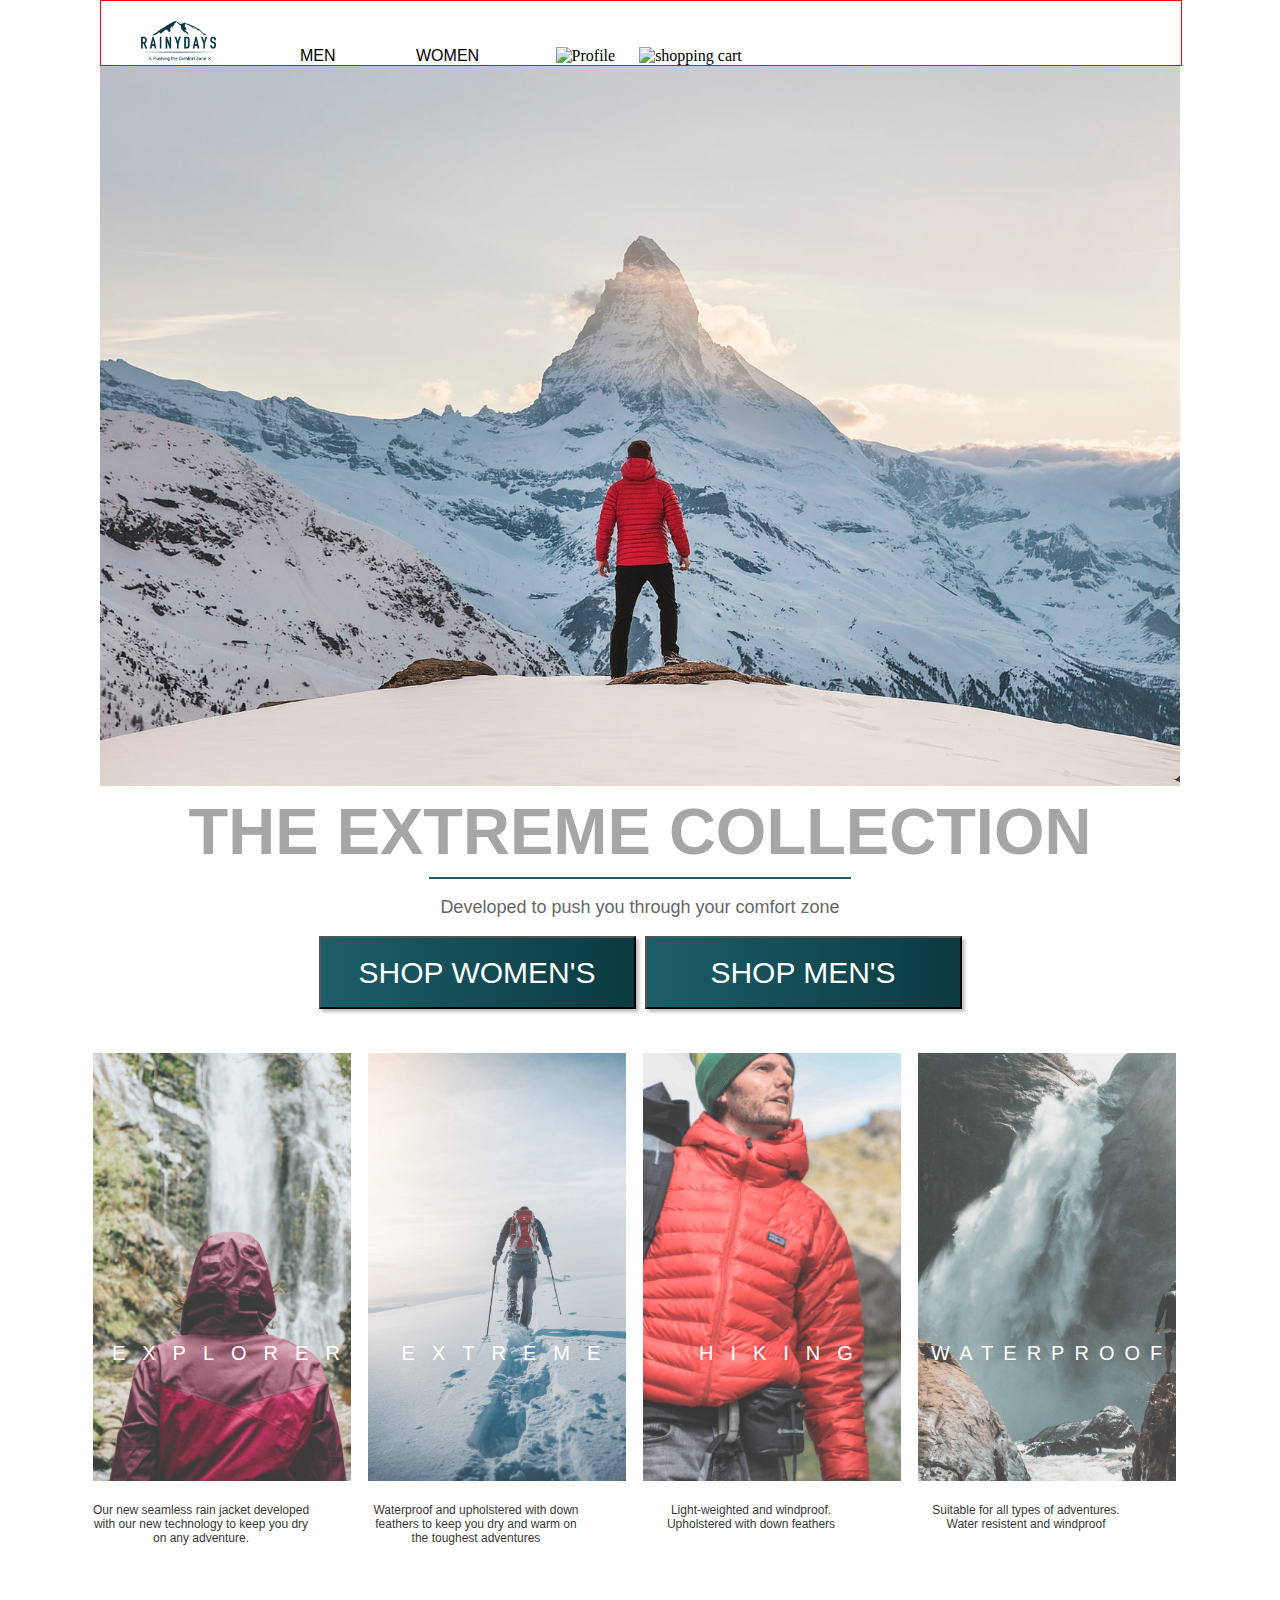
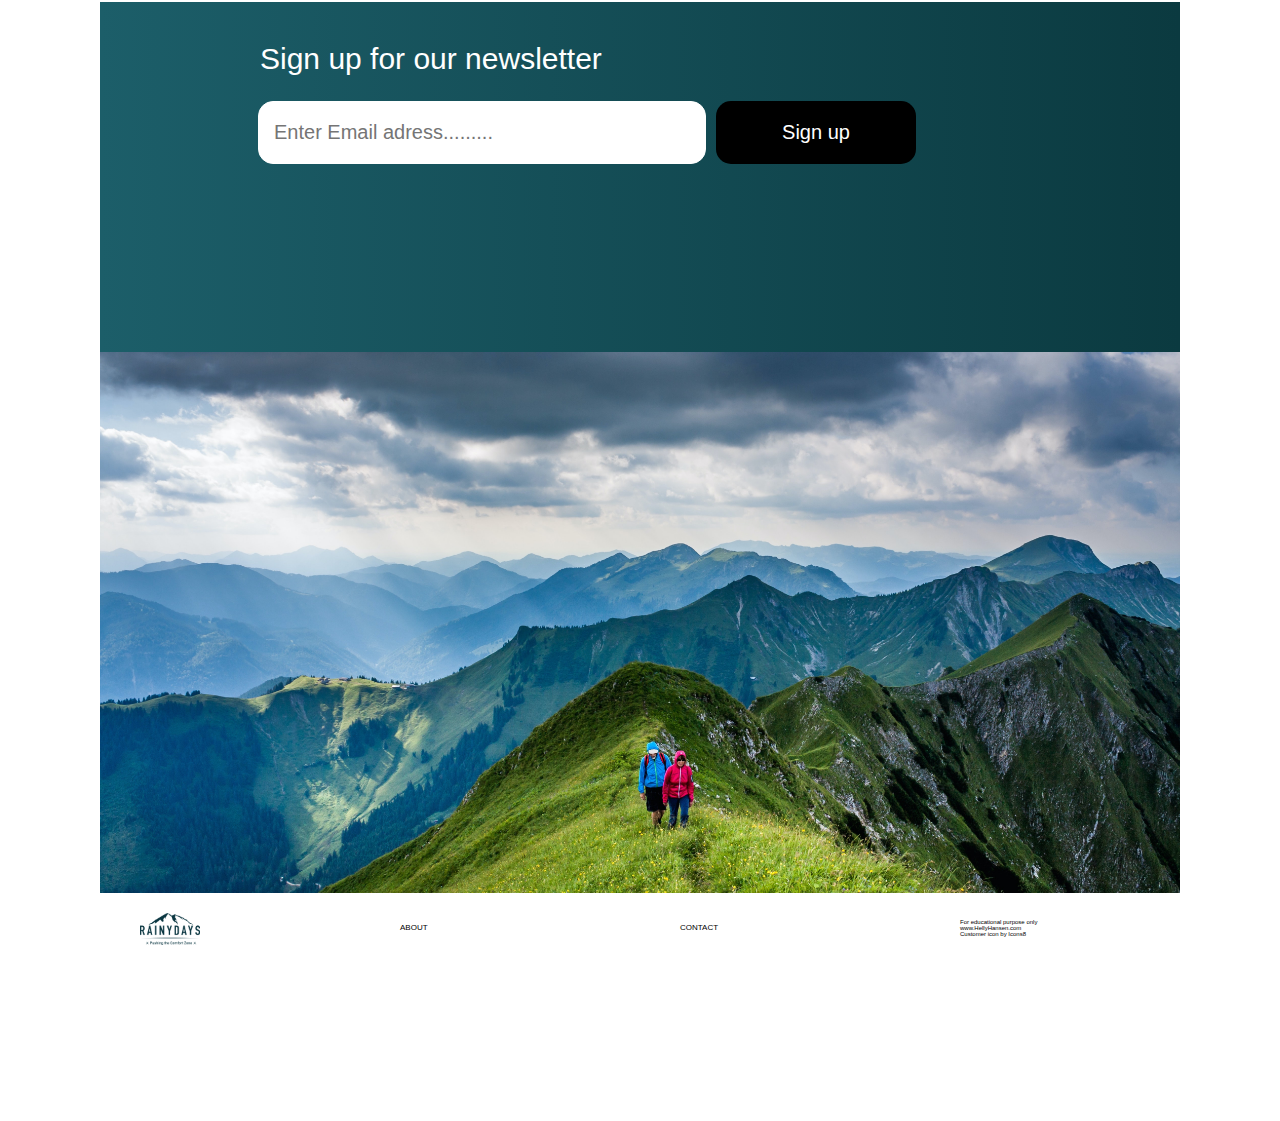
==== commit e4b640f0: "added" ====
--- a/index.html
+++ b/index.html
@@ -27,12 +27,12 @@
     </header>
     <main>
       <section>
-        <img
+        <div class="inner">
+          <img
           class="herobanner"
           src="/img/herobanner.jpeg"
           alt="man on top of mountain"
         />
-        <div class="inner">
             <h1 class="headline">THE EXTREME COLLECTION</h1>
             <hr class="line" />
             <p class="subline">
@@ -88,41 +88,45 @@
             </div>
 
       </section>
-      <div class="inner">
         <section class="newsletter">
-            <form class="newslettertext"><h2>Sign up for our newsletter</h2>
-                <input
-                  class="email"
-                  id="emailadress"
-                  type="email"
-                  size="27"
-                  maxlength="64"
-                  placeholder="Enter Email adress........."
-                  pattern=".+@example.com"
-                />
-                <input 
-                class="submit" 
-                type="submit" 
-                value="Sign up"
-                />
-            </form>
+            <div class="inner">
+              <div class="newsletterbkg">
+                <h2 class="newsletterh">Sign up for our newsletter</h2>
+                <form>
+                  <div id="grid-nl">
+                    <input
+                    class="email"
+                    id="emailadress"
+                    type="email"
+                    size="27"
+                    maxlength="64"
+                    placeholder="Enter Email adress........."
+                    pattern=".+@example.com"
+                  />
+                  <input 
+                  class="submit" 
+                  type="submit" 
+                  value="Sign up"
+                  />
+                  </div>
+              </form>
+
+              </div>
+            </div>
           </section>
-      </div>
-      <div class="inner">
-        <img class="advert" src="/img/add.png" alt="" />
-      </div>
+          <div class="inner">
+            <img class="advert" src="/img/add.jpeg" alt="Couple out hiking on mountain" />
+          </div>
     </main>
     <div class="inner">
-        <footer class="footer"> 
+        <footer id="grid" class="footer"> 
             <img class="logo2" src="/img/logo.png" alt="logo" />
-            <div class="footerinfo">
               <a class="footertext" href="/about.html">ABOUT</a>
               <a class="footertext" href="/contact.html">CONTACT</a>
               <p class="footertext1">
                 For educational purpose only<br/>www.HellyHansen.com<br/>
                 <a href="https://icons8.com/icon/51782/customer">Customer icon by Icons8</a>
               </p>
-          </div>
         </footer>
     </div>
   </body>
--- a/css/style.css
+++ b/css/style.css
@@ -16,6 +16,8 @@
   background-color: #ffff;
   width: 100%;
   margin-left: 0px;
+  margin-right: 0px;
+  margin-top: 0px;
 }
 
 h1 {
@@ -41,7 +43,6 @@
   }
 
 .inner {
-  width: 480px;
   margin: 0% auto;
   margin-left: 0px;
 }
@@ -55,7 +56,7 @@
 }
 .nav {
     border: 1px solid red;
-    width: 500px;
+    width: 100%;
 }
 
 .shop {
@@ -127,10 +128,11 @@
   display: grid;
   grid-template-columns: 5em 100px;
   grid-template-rows: 200px auto;
-  gap: 145px;
+  gap: 155px;
   margin-top: 20px;
-  margin-left: 20px;
-}
+  padding: 1.5em;
+}
+
 
 .flex-item {
   background-image: url(/img/product1.png);
@@ -202,29 +204,25 @@
   transform: translate(-50%, -50%);
 }
 
-.newsletter{
+#grid-nl{
+    display: grid;
+    grid-template-columns: repeat(2, 1fr);
+    align-items: center;
+}
+
+
+.newsletterbkg{
   background-image: linear-gradient(to right, #1c5e69, #0b3a40);
-  width: 500px;
+  width: 100%;
   height: 170px;
-  margin-top: 80px;
-  display: flex;
-  justify-content: center;
-}
-
-.newslettertext{
-    margin-top: 20px;
-    
-}
-
-.emailbox {
-    font-family: "Hind Guntur", sans-serif;
-    font-style: normal;
-    font-size: 18px;
-    color: white;
-    padding-top: 10px;
-    margin-top: 0px;
-    margin-bottom: 0px;
-  }
+  margin-top: 50px;
+}
+
+.newsletterh {
+    display: flex;
+    margin-left: 30px;
+    padding-top: 40px;
+}
 
 .email {
   border-radius: 15px;
@@ -236,8 +234,7 @@
   height: 30px;
   padding-left: 15px;
   margin-right:10px;
-
-
+  margin-left: 30px;
 }
 
 .submit {
@@ -254,13 +251,15 @@
 }
 
 .advert {
-  width: 500px;
+  width: 100%;
+  display: flex;
 }
 
 .footer {
   width: 100%;
   height: 56px;
   margin-top: 20px;
+  display: inline-block;
 }
 
 .logo2 {
@@ -269,24 +268,28 @@
   margin-right: 64px;
 }
 
-.footerinfo {
-  display: flex;
-  float: right;
-}
+.footer{
+    width: 100%;
+    height: 200px;
+}
+
+#grid {
+    display: grid;
+    grid-template-columns: repeat(4, 1fr);
+    justify-content: center;
+}
+
 
 .footertext {
   font-family: "Hind_Guntur", sans-serif;
   font-size: 8px;
   margin-right: 60px;
-  margin-top: 22px;
+  margin-top: 10px;
 }
 
 .footertext1 {
   font-family: "Hind_Guntur", sans-serif;
   font-size: 6px;
-  margin-right: 40px;
-  margin-top: 20px;
-
 }
 
 @media screen and (min-width: 768px) {
@@ -295,8 +298,9 @@
         font-size: 65px;
     }
 
-    body {
-        width: 100%;
+    h2 {
+        font-size: 30px;
+        font-weight: lighter;
     }
 
     .inner{
@@ -383,11 +387,46 @@
         margin-top: 450px;
     }
 
-    .newsletter {
+    .newsletterh{
+        padding-left: 130px;
+    }
+
+    .newsletterbkg{
+        width: 100%;
+        height: 350px;
+        margin-top: 320px;
+    }
+    #grid-nl{
+        display: grid;
+        grid-template-columns: repeat(2, 1fr);
+        padding-left: 8em;
         
     }
+    .email {
+        height: 63px;
+        width: 448px;
+        font-size: 20px;
+    }
     
-
-
-}
-
+    .submit {
+        height: 63px;
+        width: 200px;
+        font-size: 20px;
+
+    }
+
+    .advert{
+        width: 100%;
+    }
+
+    #grid{
+        display: grid;
+        grid-template-columns: repeat(4, 1fr);
+        gap: 40px;
+        margin-left: 20px;
+        
+    
+    }
+  
+}
+
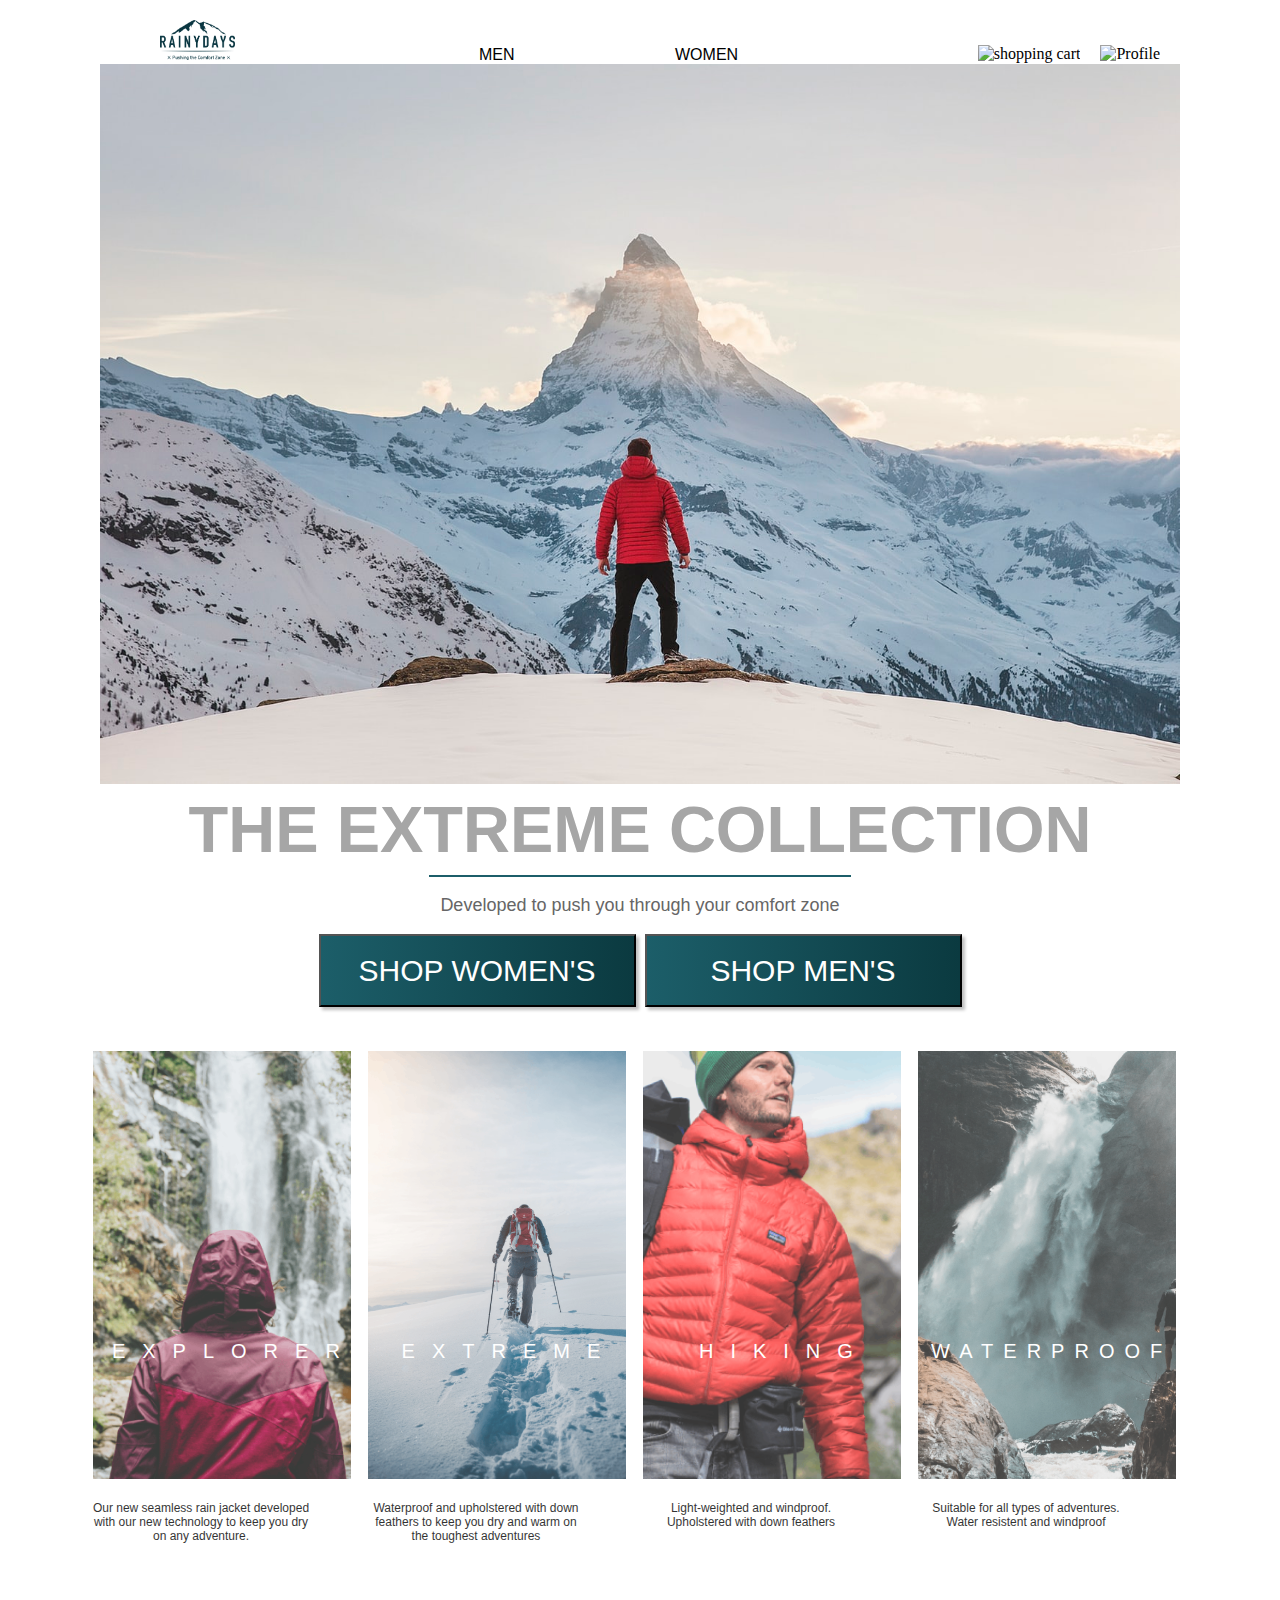
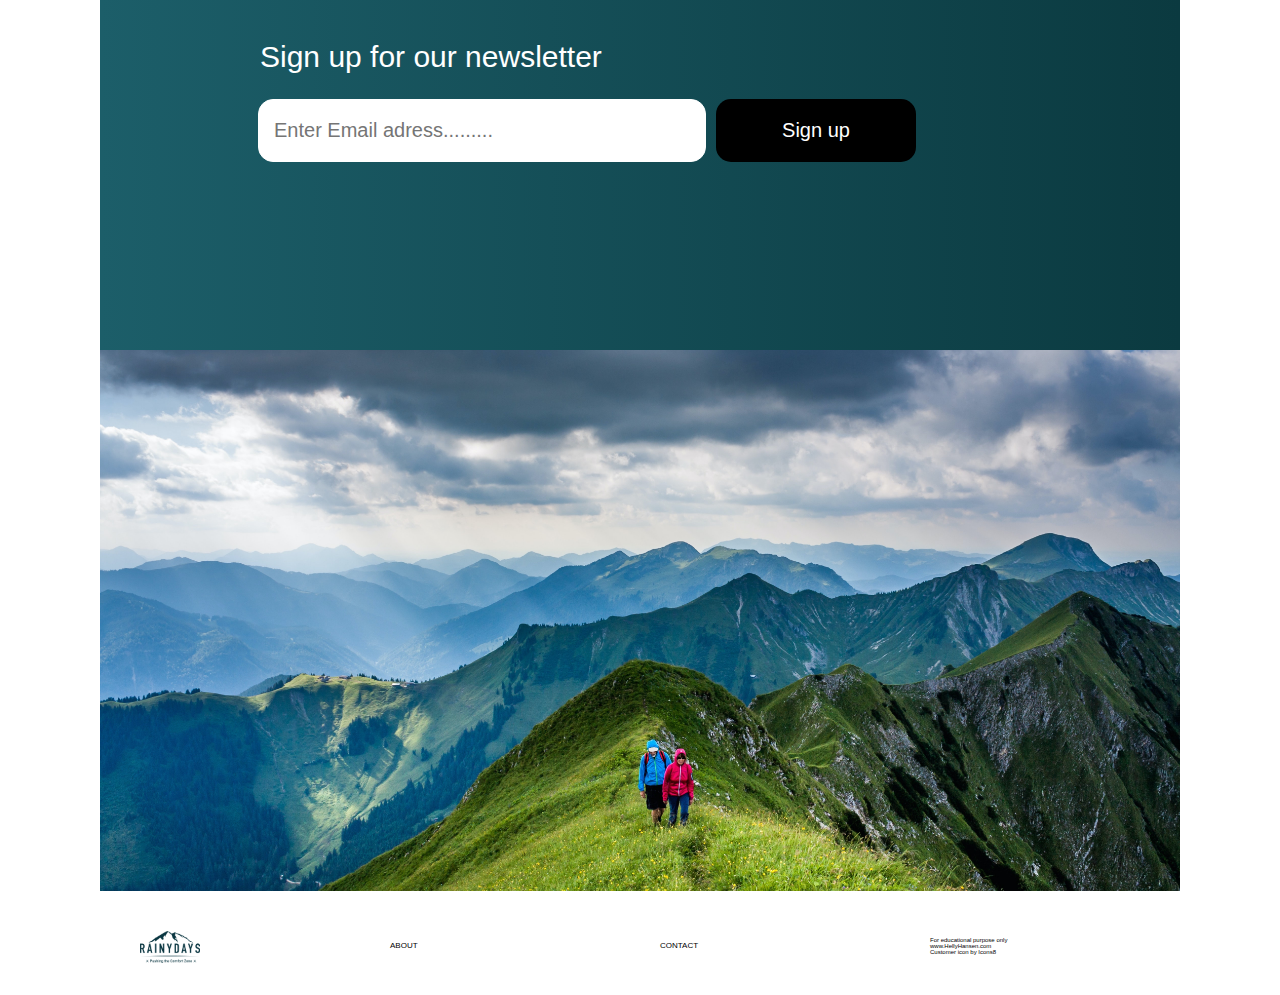
==== commit 164ff9de: "added" ====
--- a/index.html
+++ b/index.html
@@ -14,7 +14,7 @@
   <body>
     <header>
       <div class="inner">
-        <nav class="nav">
+        <nav class="navigation">
           <img class="logo" src="/img/RainyDays_Logo.png" alt="logo" />
           <ul class="shop">
             <li class="shop"><a href="#">MEN</a></li>
--- a/css/style.css
+++ b/css/style.css
@@ -47,16 +47,17 @@
   margin-left: 0px;
 }
 
+#navitation{
+    display: grid;
+    grid-template-columns: repeat(5, 1fr);
+}
+
 .logo {
   width: 75px;
   height: 40px;
   padding-bottom: 0px;
   padding-left: 20px;
   padding-top: 20px;
-}
-.nav {
-    border: 1px solid red;
-    width: 100%;
 }
 
 .shop {
@@ -270,7 +271,6 @@
 
 .footer{
     width: 100%;
-    height: 200px;
 }
 
 #grid {
@@ -312,18 +312,19 @@
         width: 100%;
     }
 
+
     .logo{
-        margin-left: 20px;
+        margin-left: 40px;
     
     }
-
     .shop {
         font-size: 16px;
-        
-        
-    }
-
-    .icons {
+        padding-left: 120px;
+    }
+
+    .icon {
+        float: right;
+        padding-top: 45px;
         
     }
 
@@ -419,12 +420,16 @@
         width: 100%;
     }
 
+    .footer{
+        margin-top: 40px;
+    }
+
     #grid{
         display: grid;
         grid-template-columns: repeat(4, 1fr);
-        gap: 40px;
         margin-left: 20px;
         
+        
     
     }
   
